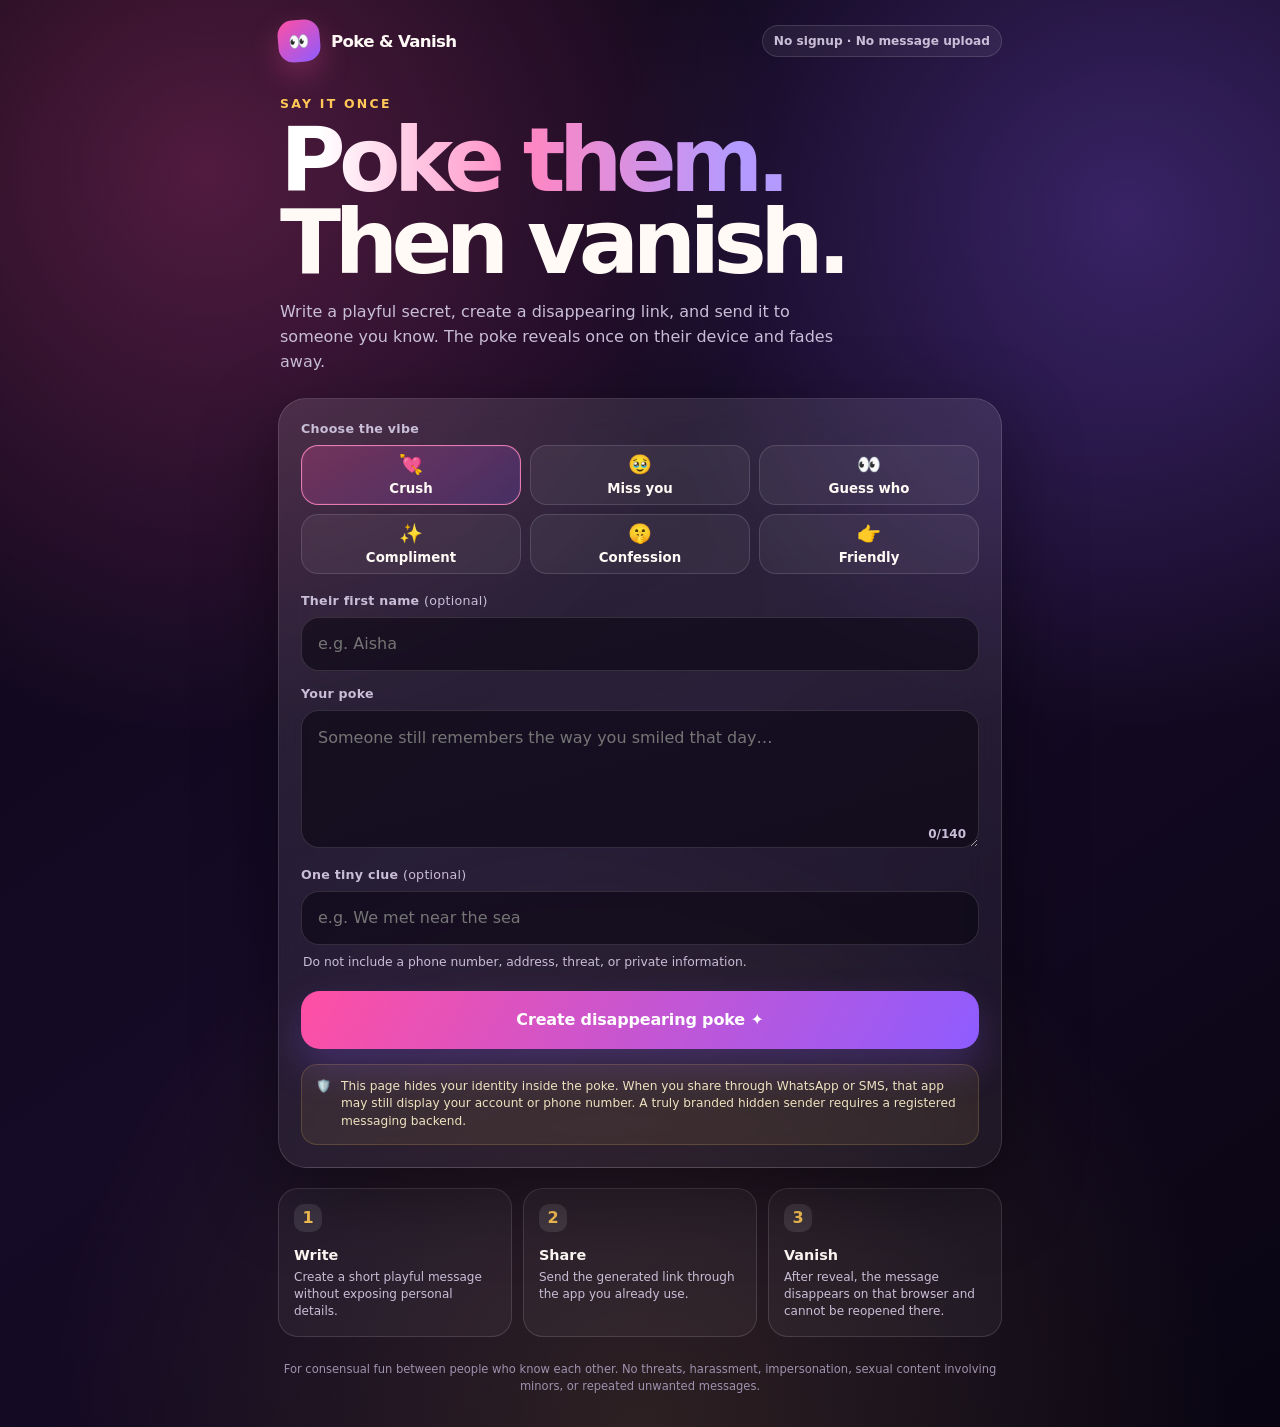
==== poke/index.html @ 733f9ed8 "Add Poke & Vanish mobile web app" ====
<!doctype html>
<html lang="en">
<head>
  <meta charset="utf-8" />
  <meta name="viewport" content="width=device-width, initial-scale=1, viewport-fit=cover" />
  <meta name="theme-color" content="#120b21" />
  <meta name="description" content="Create a playful anonymous poke, share it once, and let it vanish." />
  <title>Poke & Vanish</title>
  <style>
    :root {
      --bg: #0d0718;
      --surface: rgba(255,255,255,.08);
      --surface-strong: rgba(255,255,255,.13);
      --line: rgba(255,255,255,.13);
      --text: #fffaf5;
      --muted: #c9bed7;
      --pink: #ff4fa3;
      --violet: #8e5cff;
      --gold: #ffc857;
      --danger: #ff6b78;
      --success: #61e6ae;
      --shadow: 0 26px 80px rgba(0,0,0,.42);
      --radius: 28px;
    }

    * { box-sizing: border-box; }
    html { min-height: 100%; background: var(--bg); }
    body {
      margin: 0;
      min-height: 100vh;
      min-height: 100dvh;
      color: var(--text);
      font-family: Inter, ui-sans-serif, system-ui, -apple-system, BlinkMacSystemFont, "Segoe UI", sans-serif;
      background:
        radial-gradient(circle at 16% 12%, rgba(255,79,163,.28), transparent 34%),
        radial-gradient(circle at 88% 15%, rgba(142,92,255,.30), transparent 31%),
        radial-gradient(circle at 50% 100%, rgba(255,200,87,.13), transparent 38%),
        linear-gradient(145deg, #0b0613, #160b27 52%, #090512);
      overflow-x: hidden;
    }

    body::before {
      content: "";
      position: fixed;
      inset: 0;
      pointer-events: none;
      opacity: .32;
      background-image: url("data:image/svg+xml,%3Csvg xmlns='http://www.w3.org/2000/svg' width='120' height='120' viewBox='0 0 120 120'%3E%3Cfilter id='n'%3E%3CfeTurbulence type='fractalNoise' baseFrequency='.85' numOctaves='3' stitchTiles='stitch'/%3E%3C/filter%3E%3Crect width='100%25' height='100%25' filter='url(%23n)' opacity='.10'/%3E%3C/svg%3E");
      z-index: -1;
    }

    button, input, textarea { font: inherit; }
    button { -webkit-tap-highlight-color: transparent; }

    .shell {
      width: min(100%, 760px);
      margin: 0 auto;
      padding: max(20px, env(safe-area-inset-top)) 18px max(28px, env(safe-area-inset-bottom));
    }

    .topbar {
      display: flex;
      align-items: center;
      justify-content: space-between;
      gap: 16px;
      margin-bottom: 22px;
    }

    .brand {
      display: inline-flex;
      align-items: center;
      gap: 11px;
      font-weight: 900;
      letter-spacing: -.04em;
      font-size: 1.04rem;
    }

    .brand-mark {
      width: 42px;
      height: 42px;
      display: grid;
      place-items: center;
      border-radius: 15px;
      background: linear-gradient(145deg, var(--pink), var(--violet));
      box-shadow: 0 12px 30px rgba(255,79,163,.28);
      transform: rotate(-5deg);
    }

    .tiny-pill {
      padding: 8px 11px;
      border: 1px solid var(--line);
      border-radius: 999px;
      background: rgba(255,255,255,.06);
      color: var(--muted);
      font-size: .76rem;
      font-weight: 700;
    }

    .hero { padding: 12px 2px 23px; }
    .eyebrow {
      margin: 0 0 9px;
      color: var(--gold);
      font-size: .78rem;
      font-weight: 900;
      text-transform: uppercase;
      letter-spacing: .18em;
    }

    h1 {
      margin: 0;
      max-width: 650px;
      font-size: clamp(2.45rem, 11vw, 5.6rem);
      line-height: .91;
      letter-spacing: -.075em;
    }

    .gradient-text {
      background: linear-gradient(90deg, #fff 8%, #ff86c2 49%, #b49aff 90%);
      -webkit-background-clip: text;
      background-clip: text;
      color: transparent;
    }

    .hero-copy {
      max-width: 570px;
      margin: 17px 0 0;
      color: var(--muted);
      line-height: 1.56;
      font-size: 1rem;
    }

    .card {
      position: relative;
      overflow: hidden;
      border: 1px solid var(--line);
      border-radius: var(--radius);
      background: linear-gradient(165deg, rgba(255,255,255,.115), rgba(255,255,255,.045));
      box-shadow: var(--shadow);
      backdrop-filter: blur(18px);
      -webkit-backdrop-filter: blur(18px);
    }

    .composer { padding: 22px; }
    .section-label {
      display: block;
      margin-bottom: 9px;
      color: var(--muted);
      font-size: .79rem;
      font-weight: 800;
      letter-spacing: .02em;
    }

    .moods {
      display: grid;
      grid-template-columns: repeat(3, 1fr);
      gap: 9px;
      margin-bottom: 19px;
    }

    .mood {
      min-height: 60px;
      border: 1px solid var(--line);
      border-radius: 17px;
      background: rgba(255,255,255,.055);
      color: var(--text);
      cursor: pointer;
      transition: transform .18s ease, border-color .18s ease, background .18s ease;
    }

    .mood:hover { transform: translateY(-2px); }
    .mood.active {
      border-color: rgba(255,134,194,.85);
      background: linear-gradient(145deg, rgba(255,79,163,.24), rgba(142,92,255,.20));
      box-shadow: inset 0 0 0 1px rgba(255,255,255,.05);
    }

    .mood span { display: block; font-size: 1.2rem; margin-bottom: 2px; }
    .mood small { font-weight: 800; }

    .field { margin-top: 15px; }
    .input-wrap { position: relative; }
    input, textarea {
      width: 100%;
      border: 1px solid var(--line);
      border-radius: 18px;
      outline: none;
      color: var(--text);
      background: rgba(7,3,14,.52);
      transition: border-color .18s ease, box-shadow .18s ease;
    }

    input { height: 54px; padding: 0 16px; }
    textarea {
      min-height: 138px;
      resize: vertical;
      padding: 15px 16px 38px;
      line-height: 1.5;
    }

    input:focus, textarea:focus {
      border-color: rgba(255,79,163,.72);
      box-shadow: 0 0 0 4px rgba(255,79,163,.10);
    }

    .counter {
      position: absolute;
      right: 13px;
      bottom: 11px;
      color: var(--muted);
      font-size: .75rem;
      font-weight: 800;
    }

    .helper {
      margin: 9px 2px 0;
      color: var(--muted);
      font-size: .77rem;
      line-height: 1.45;
    }

    .primary {
      width: 100%;
      min-height: 58px;
      margin-top: 19px;
      border: 0;
      border-radius: 19px;
      color: white;
      background: linear-gradient(120deg, var(--pink), var(--violet));
      box-shadow: 0 18px 38px rgba(142,92,255,.25);
      cursor: pointer;
      font-weight: 900;
      letter-spacing: -.01em;
      transition: transform .18s ease, filter .18s ease;
    }

    .primary:hover { transform: translateY(-2px); filter: brightness(1.06); }
    .primary:active { transform: scale(.985); }

    .notice {
      display: flex;
      gap: 10px;
      align-items: flex-start;
      margin-top: 15px;
      padding: 13px 14px;
      border-radius: 16px;
      background: rgba(255,200,87,.08);
      border: 1px solid rgba(255,200,87,.18);
      color: #eee2bf;
      font-size: .76rem;
      line-height: 1.45;
    }

    .result { display: none; margin-top: 18px; padding: 22px; }
    .result.show { display: block; animation: rise .35s ease both; }

    @keyframes rise {
      from { opacity: 0; transform: translateY(12px); }
      to { opacity: 1; transform: translateY(0); }
    }

    .result h2 { margin: 0 0 7px; font-size: 1.45rem; letter-spacing: -.04em; }
    .result p { margin: 0; color: var(--muted); line-height: 1.5; }

    .linkbox {
      display: flex;
      align-items: center;
      gap: 9px;
      margin: 16px 0 12px;
      padding: 9px 9px 9px 14px;
      border-radius: 16px;
      border: 1px solid var(--line);
      background: rgba(5,2,10,.46);
    }

    .linkbox code {
      min-width: 0;
      flex: 1;
      overflow: hidden;
      text-overflow: ellipsis;
      white-space: nowrap;
      color: #eddfff;
      font-size: .76rem;
    }

    .copy-btn, .share-btn, .ghost-btn {
      border: 1px solid var(--line);
      color: var(--text);
      background: var(--surface);
      border-radius: 14px;
      cursor: pointer;
      font-weight: 850;
    }

    .copy-btn { padding: 10px 13px; }
    .share-grid { display: grid; grid-template-columns: 1fr 1fr; gap: 10px; }
    .share-btn { min-height: 51px; }
    .share-btn.whatsapp { background: rgba(55,215,125,.13); border-color: rgba(55,215,125,.28); }
    .share-btn.sms { background: rgba(81,151,255,.14); border-color: rgba(81,151,255,.28); }
    .ghost-btn { width: 100%; min-height: 48px; margin-top: 10px; }

    .how {
      display: grid;
      grid-template-columns: repeat(3, 1fr);
      gap: 11px;
      margin-top: 20px;
    }

    .step {
      padding: 15px;
      min-height: 130px;
      border-radius: 20px;
      border: 1px solid var(--line);
      background: rgba(255,255,255,.045);
    }

    .step b {
      display: grid;
      place-items: center;
      width: 28px;
      height: 28px;
      margin-bottom: 15px;
      border-radius: 10px;
      background: rgba(255,255,255,.11);
      color: var(--gold);
    }

    .step strong { display: block; margin-bottom: 6px; font-size: .9rem; }
    .step p { margin: 0; color: var(--muted); font-size: .75rem; line-height: 1.45; }

    footer {
      padding: 24px 3px 4px;
      color: #9e91ad;
      font-size: .72rem;
      line-height: 1.5;
      text-align: center;
    }

    .viewer-shell {
      display: none;
      min-height: calc(100dvh - 50px);
      align-items: center;
      justify-content: center;
    }
    body.viewer-mode .creator-shell { display: none; }
    body.viewer-mode .viewer-shell { display: flex; }

    .viewer-card {
      width: 100%;
      padding: 29px 22px;
      text-align: center;
    }

    .orb {
      width: 94px;
      height: 94px;
      display: grid;
      place-items: center;
      margin: 0 auto 20px;
      border-radius: 32px;
      font-size: 2.7rem;
      background: linear-gradient(145deg, rgba(255,79,163,.92), rgba(142,92,255,.92));
      box-shadow: 0 20px 70px rgba(255,79,163,.32);
      animation: float 2.4s ease-in-out infinite;
    }

    @keyframes float {
      0%,100% { transform: translateY(0) rotate(-4deg); }
      50% { transform: translateY(-9px) rotate(4deg); }
    }

    .viewer-card h1 { font-size: clamp(2.2rem, 11vw, 4.5rem); line-height: .98; }
    .to-name { margin: 13px 0 0; color: var(--gold); font-weight: 900; }

    .reveal-btn { margin-top: 24px; }
    .secret {
      display: none;
      margin-top: 22px;
      padding: 25px 18px;
      border-radius: 23px;
      border: 1px solid rgba(255,255,255,.16);
      background: rgba(255,255,255,.075);
    }
    .secret.show { display: block; animation: pop .42s cubic-bezier(.2,.8,.2,1) both; }
    @keyframes pop {
      from { opacity: 0; transform: scale(.92); }
      to { opacity: 1; transform: scale(1); }
    }

    .secret-message {
      margin: 0;
      font-size: clamp(1.35rem, 6vw, 2.25rem);
      line-height: 1.3;
      letter-spacing: -.035em;
      overflow-wrap: anywhere;
    }
    .clue { margin: 17px 0 0; color: #e0d2ed; font-size: .92rem; }
    .timer {
      width: 100%;
      height: 7px;
      margin: 22px 0 10px;
      overflow: hidden;
      border-radius: 999px;
      background: rgba(255,255,255,.10);
    }
    .timer > div {
      height: 100%;
      width: 100%;
      border-radius: inherit;
      background: linear-gradient(90deg, var(--pink), var(--gold));
      transform-origin: left;
    }
    .countdown { margin: 0; color: var(--muted); font-size: .77rem; }
    .vanished { display: none; }
    .vanished.show { display: block; animation: rise .35s ease both; }
    .vanished h2 { margin: 0 0 8px; font-size: 2rem; }
    .report-row { display: flex; justify-content: center; gap: 8px; margin-top: 20px; }
    .mini {
      border: 1px solid var(--line);
      border-radius: 999px;
      padding: 8px 12px;
      color: var(--muted);
      background: rgba(255,255,255,.04);
      cursor: pointer;
      font-size: .75rem;
    }

    .toast {
      position: fixed;
      left: 50%;
      bottom: max(22px, env(safe-area-inset-bottom));
      z-index: 50;
      transform: translate(-50%, 20px);
      padding: 12px 16px;
      border-radius: 999px;
      color: white;
      background: rgba(17,10,29,.94);
      border: 1px solid var(--line);
      box-shadow: var(--shadow);
      opacity: 0;
      pointer-events: none;
      transition: opacity .2s ease, transform .2s ease;
      font-size: .8rem;
      font-weight: 800;
    }
    .toast.show { opacity: 1; transform: translate(-50%, 0); }

    @media (max-width: 540px) {
      .shell { padding-inline: 14px; }
      .composer, .result { padding: 17px; }
      .moods { grid-template-columns: repeat(2, 1fr); }
      .how { grid-template-columns: 1fr; }
      .step { min-height: auto; }
      .share-grid { grid-template-columns: 1fr; }
      .tiny-pill { display: none; }
    }

    @media (prefers-reduced-motion: reduce) {
      *, *::before, *::after { animation-duration: .01ms !important; animation-iteration-count: 1 !important; scroll-behavior: auto !important; }
    }
  </style>
</head>
<body>
  <main class="shell creator-shell">
    <header class="topbar">
      <div class="brand"><span class="brand-mark">👀</span> Poke & Vanish</div>
      <span class="tiny-pill">No signup · No message upload</span>
    </header>

    <section class="hero">
      <p class="eyebrow">Say it once</p>
      <h1><span class="gradient-text">Poke them.</span><br>Then vanish.</h1>
      <p class="hero-copy">Write a playful secret, create a disappearing link, and send it to someone you know. The poke reveals once on their device and fades away.</p>
    </section>

    <section class="card composer" aria-labelledby="composer-title">
      <span class="section-label" id="composer-title">Choose the vibe</span>
      <div class="moods" id="moods">
        <button class="mood active" type="button" data-mood="crush" data-emoji="💘"><span>💘</span><small>Crush</small></button>
        <button class="mood" type="button" data-mood="miss-you" data-emoji="🥹"><span>🥹</span><small>Miss you</small></button>
        <button class="mood" type="button" data-mood="guess-who" data-emoji="👀"><span>👀</span><small>Guess who</small></button>
        <button class="mood" type="button" data-mood="compliment" data-emoji="✨"><span>✨</span><small>Compliment</small></button>
        <button class="mood" type="button" data-mood="confession" data-emoji="🤫"><span>🤫</span><small>Confession</small></button>
        <button class="mood" type="button" data-mood="friendly" data-emoji="👉"><span>👉</span><small>Friendly</small></button>
      </div>

      <div class="field">
        <label class="section-label" for="recipient">Their first name <span style="font-weight:500">(optional)</span></label>
        <input id="recipient" maxlength="32" autocomplete="off" placeholder="e.g. Aisha" />
      </div>

      <div class="field">
        <label class="section-label" for="message">Your poke</label>
        <div class="input-wrap">
          <textarea id="message" maxlength="140" placeholder="Someone still remembers the way you smiled that day…"></textarea>
          <span class="counter"><span id="count">0</span>/140</span>
        </div>
      </div>

      <div class="field">
        <label class="section-label" for="clue">One tiny clue <span style="font-weight:500">(optional)</span></label>
        <input id="clue" maxlength="45" autocomplete="off" placeholder="e.g. We met near the sea" />
        <p class="helper">Do not include a phone number, address, threat, or private information.</p>
      </div>

      <button class="primary" id="createBtn" type="button">Create disappearing poke ✦</button>

      <div class="notice"><span>🛡️</span><span>This page hides your identity inside the poke. When you share through WhatsApp or SMS, that app may still display your account or phone number. A truly branded hidden sender requires a registered messaging backend.</span></div>
    </section>

    <section class="card result" id="result" aria-live="polite">
      <h2>Your poke is ready 👀</h2>
      <p>Share the link. The secret is encoded in the link fragment and is not uploaded by this demo.</p>
      <div class="linkbox"><code id="pokeLink"></code><button class="copy-btn" id="copyBtn" type="button">Copy</button></div>
      <div class="share-grid">
        <button class="share-btn whatsapp" id="whatsappBtn" type="button">Share on WhatsApp</button>
        <button class="share-btn sms" id="smsBtn" type="button">Send by SMS</button>
      </div>
      <button class="ghost-btn" id="nativeShareBtn" type="button">More sharing options</button>
    </section>

    <section class="how" aria-label="How it works">
      <article class="step"><b>1</b><strong>Write</strong><p>Create a short playful message without exposing personal details.</p></article>
      <article class="step"><b>2</b><strong>Share</strong><p>Send the generated link through the app you already use.</p></article>
      <article class="step"><b>3</b><strong>Vanish</strong><p>After reveal, the message disappears on that browser and cannot be reopened there.</p></article>
    </section>

    <footer>For consensual fun between people who know each other. No threats, harassment, impersonation, sexual content involving minors, or repeated unwanted messages.</footer>
  </main>

  <main class="shell viewer-shell">
    <section class="card viewer-card">
      <div id="viewerIntro">
        <div class="orb" id="viewerEmoji">👀</div>
        <p class="eyebrow">A secret poke arrived</p>
        <h1 id="viewerTitle"><span class="gradient-text">Someone noticed you.</span></h1>
        <p class="to-name" id="viewerName"></p>
        <p class="hero-copy" style="margin-inline:auto">Open it when you are ready. It will disappear shortly after reveal.</p>
        <button class="primary reveal-btn" id="revealBtn" type="button">Reveal once</button>
      </div>

      <div class="secret" id="secretBox">
        <p class="secret-message" id="secretMessage"></p>
        <p class="clue" id="secretClue"></p>
        <div class="timer"><div id="timerBar"></div></div>
        <p class="countdown">Vanishing in <strong id="seconds">15</strong> seconds</p>
      </div>

      <div class="vanished" id="vanishedBox">
        <div class="orb" style="filter:grayscale(.2)">💨</div>
        <h2>It vanished.</h2>
        <p class="hero-copy" style="margin-inline:auto">The poke is no longer available on this device.</p>
        <button class="primary" id="makeOwnBtn" type="button">Send your own poke</button>
      </div>

      <div class="report-row" id="reportRow">
        <button class="mini" id="reportBtn" type="button">Report</button>
        <button class="mini" id="leaveBtn" type="button">Leave</button>
      </div>
    </section>
  </main>

  <div class="toast" id="toast" role="status"></div>

  <script>
    (() => {
      'use strict';

      const $ = (id) => document.getElementById(id);
      const moods = [...document.querySelectorAll('.mood')];
      const recipient = $('recipient');
      const message = $('message');
      const clue = $('clue');
      const count = $('count');
      const result = $('result');
      const pokeLink = $('pokeLink');
      const toast = $('toast');
      let selectedMood = 'crush';
      let selectedEmoji = '💘';
      let generatedLink = '';
      let vanishTimer = null;

      const riskyPatterns = [
        /\b(kill|murder|rape|attack|bomb|suicide|die|hurt you)\b/i,
        /\b(address|home location|credit card|password|otp)\b/i
      ];

      const showToast = (text) => {
        toast.textContent = text;
        toast.classList.add('show');
        window.clearTimeout(showToast.timer);
        showToast.timer = window.setTimeout(() => toast.classList.remove('show'), 2200);
      };

      const encodePayload = (data) => {
        const bytes = new TextEncoder().encode(JSON.stringify(data));
        let binary = '';
        bytes.forEach((byte) => { binary += String.fromCharCode(byte); });
        return btoa(binary).replace(/\+/g, '-').replace(/\//g, '_').replace(/=+$/g, '');
      };

      const decodePayload = (encoded) => {
        const normalized = encoded.replace(/-/g, '+').replace(/_/g, '/');
        const padding = '='.repeat((4 - normalized.length % 4) % 4);
        const binary = atob(normalized + padding);
        const bytes = Uint8Array.from(binary, (char) => char.charCodeAt(0));
        return JSON.parse(new TextDecoder().decode(bytes));
      };

      const fingerprint = (value) => {
        let hash = 2166136261;
        for (let i = 0; i < value.length; i += 1) {
          hash ^= value.charCodeAt(i);
          hash = Math.imul(hash, 16777619);
        }
        return (hash >>> 0).toString(36);
      };

      const containsRiskyText = (value) => riskyPatterns.some((pattern) => pattern.test(value));

      moods.forEach((button) => {
        button.addEventListener('click', () => {
          moods.forEach((item) => item.classList.remove('active'));
          button.classList.add('active');
          selectedMood = button.dataset.mood;
          selectedEmoji = button.dataset.emoji;
        });
      });

      message.addEventListener('input', () => { count.textContent = String(message.value.length); });

      $('createBtn').addEventListener('click', () => {
        const cleanMessage = message.value.trim();
        const cleanRecipient = recipient.value.trim();
        const cleanClue = clue.value.trim();

        if (cleanMessage.length < 3) {
          showToast('Write a message first');
          message.focus();
          return;
        }

        if (containsRiskyText(`${cleanMessage} ${cleanClue}`)) {
          showToast('Please keep the poke safe and playful');
          return;
        }

        const payload = {
          v: 1,
          m: cleanMessage,
          n: cleanRecipient.slice(0, 32),
          c: cleanClue.slice(0, 45),
          mood: selectedMood,
          e: selectedEmoji,
          t: Date.now()
        };

        const token = encodePayload(payload);
        generatedLink = `${location.origin}${location.pathname}?open=1#${token}`;
        pokeLink.textContent = generatedLink;
        result.classList.add('show');
        result.scrollIntoView({ behavior: 'smooth', block: 'nearest' });
      });

      $('copyBtn').addEventListener('click', async () => {
        if (!generatedLink) return;
        try {
          await navigator.clipboard.writeText(generatedLink);
          showToast('Poke link copied');
        } catch (_) {
          window.prompt('Copy this link:', generatedLink);
        }
      });

      const shareText = () => `👀 Someone sent you a disappearing poke. Open it once: ${generatedLink}`;

      $('whatsappBtn').addEventListener('click', () => {
        if (!generatedLink) return;
        location.href = `https://wa.me/?text=${encodeURIComponent(shareText())}`;
      });

      $('smsBtn').addEventListener('click', () => {
        if (!generatedLink) return;
        const separator = /iPhone|iPad|iPod/i.test(navigator.userAgent) ? '&' : '?';
        location.href = `sms:${separator}body=${encodeURIComponent(shareText())}`;
      });

      $('nativeShareBtn').addEventListener('click', async () => {
        if (!generatedLink) return;
        if (navigator.share) {
          try {
            await navigator.share({ title: 'A secret poke', text: 'Someone sent you a disappearing poke 👀', url: generatedLink });
          } catch (_) { /* cancelled */ }
        } else {
          $('copyBtn').click();
        }
      });

      const clearViewerData = () => {
        $('secretMessage').textContent = '';
        $('secretClue').textContent = '';
        try { history.replaceState(null, '', location.pathname); } catch (_) { /* no-op */ }
      };

      const showVanished = (tokenId) => {
        window.clearInterval(vanishTimer);
        try { localStorage.setItem(`poke-opened-${tokenId}`, '1'); } catch (_) { /* storage unavailable */ }
        $('viewerIntro').style.display = 'none';
        $('secretBox').classList.remove('show');
        $('reportRow').style.display = 'none';
        $('vanishedBox').classList.add('show');
        clearViewerData();
      };

      const initViewer = () => {
        const params = new URLSearchParams(location.search);
        if (params.get('open') !== '1' || !location.hash.slice(1)) return;

        document.body.classList.add('viewer-mode');
        const token = location.hash.slice(1);
        const tokenId = fingerprint(token);

        let payload;
        try {
          payload = decodePayload(token);
          if (!payload || payload.v !== 1 || typeof payload.m !== 'string') throw new Error('Invalid payload');
        } catch (_) {
          $('viewerIntro').innerHTML = '<div class="orb">🫥</div><h1>Invalid poke</h1><p class="hero-copy" style="margin-inline:auto">This link is incomplete or damaged.</p><button class="primary" onclick="location.href=location.pathname">Create a new poke</button>';
          $('reportRow').style.display = 'none';
          return;
        }

        let alreadyOpened = false;
        try { alreadyOpened = localStorage.getItem(`poke-opened-${tokenId}`) === '1'; } catch (_) { /* no-op */ }
        if (alreadyOpened) {
          showVanished(tokenId);
          return;
        }

        $('viewerEmoji').textContent = payload.e || '👀';
        $('viewerName').textContent = payload.n ? `For ${payload.n}` : '';
        $('secretMessage').textContent = `“${payload.m.slice(0, 140)}”`;
        $('secretClue').textContent = payload.c ? `Tiny clue: ${payload.c.slice(0, 45)}` : '';

        $('revealBtn').addEventListener('click', () => {
          $('viewerIntro').style.display = 'none';
          $('secretBox').classList.add('show');
          let secondsLeft = 15;
          $('seconds').textContent = String(secondsLeft);
          $('timerBar').style.transition = 'transform 15s linear';
          requestAnimationFrame(() => { $('timerBar').style.transform = 'scaleX(0)'; });

          vanishTimer = window.setInterval(() => {
            secondsLeft -= 1;
            $('seconds').textContent = String(Math.max(0, secondsLeft));
            if (secondsLeft <= 0) showVanished(tokenId);
          }, 1000);
        }, { once: true });

        $('reportBtn').addEventListener('click', () => {
          showToast('Reported on this device');
          showVanished(tokenId);
        });

        $('leaveBtn').addEventListener('click', () => showVanished(tokenId));
        $('makeOwnBtn').addEventListener('click', () => { location.href = location.pathname; });
      };

      initViewer();
    })();
  </script>
</body>
</html>
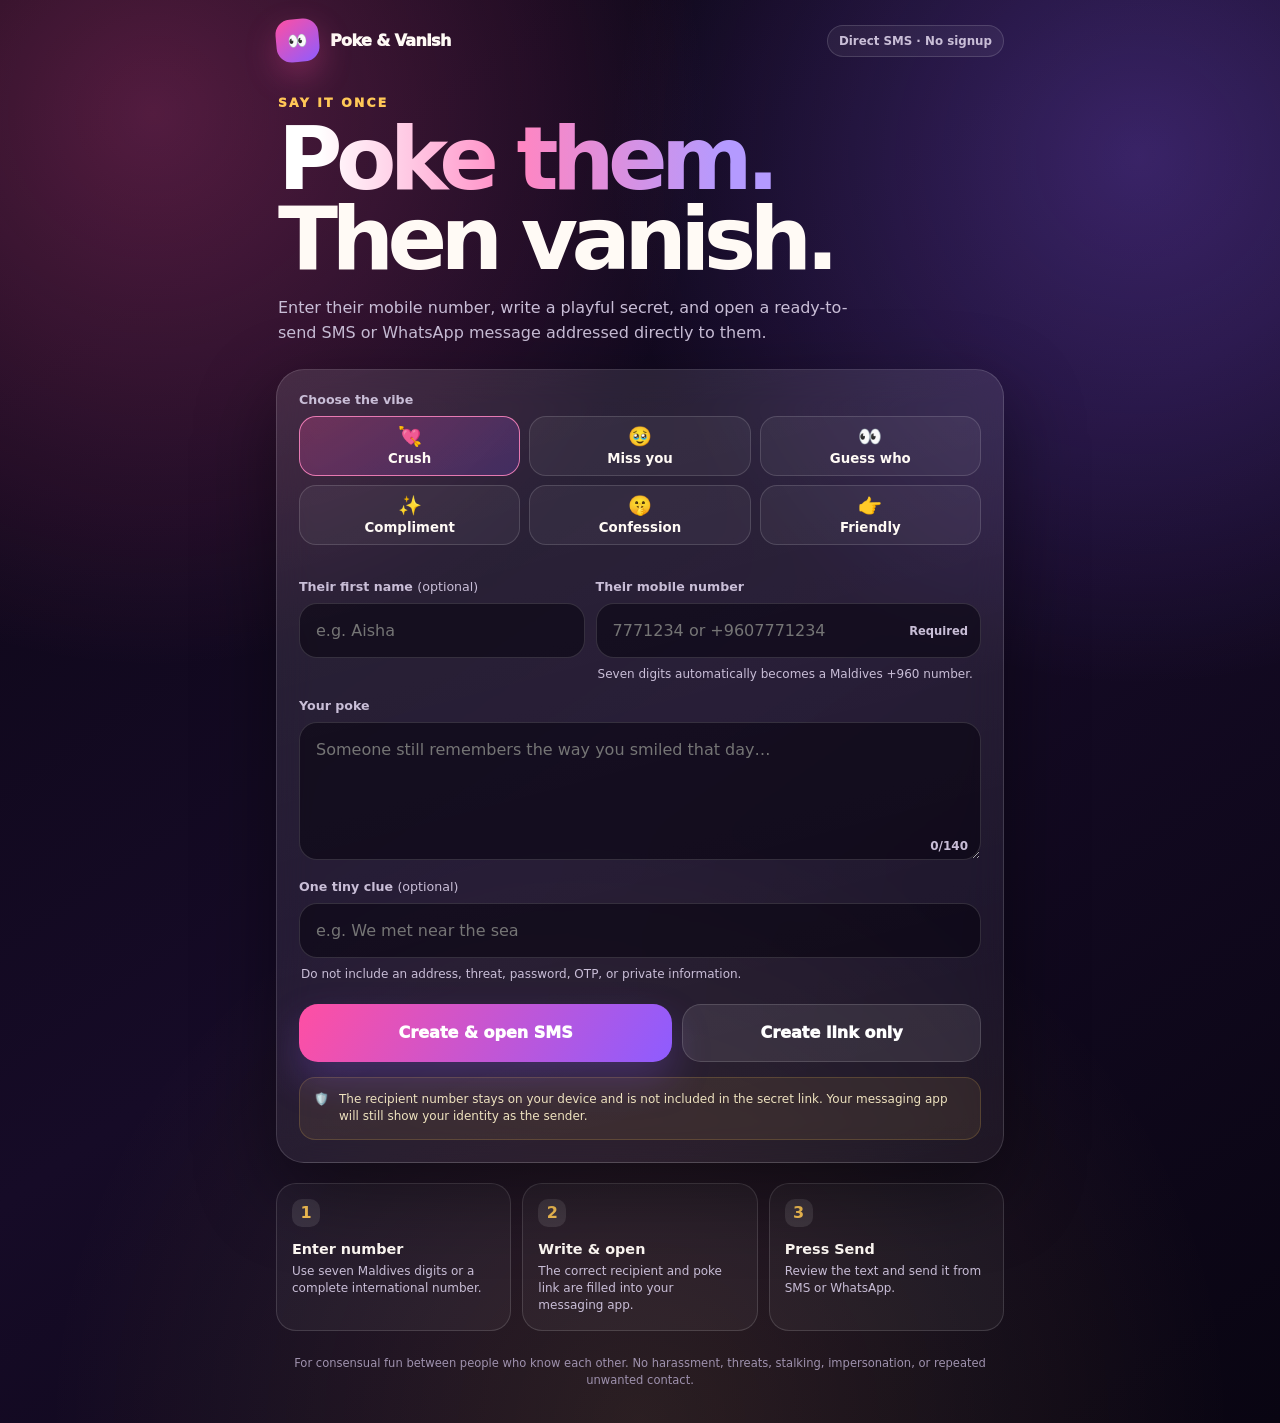
==== commit c632ece5: "Fix direct SMS recipient flow" ====
--- a/poke/index.html
+++ b/poke/index.html
@@ -1,772 +1,48 @@
 <!doctype html>
 <html lang="en">
 <head>
-  <meta charset="utf-8" />
-  <meta name="viewport" content="width=device-width, initial-scale=1, viewport-fit=cover" />
-  <meta name="theme-color" content="#120b21" />
-  <meta name="description" content="Create a playful anonymous poke, share it once, and let it vanish." />
-  <title>Poke & Vanish</title>
-  <style>
-    :root {
-      --bg: #0d0718;
-      --surface: rgba(255,255,255,.08);
-      --surface-strong: rgba(255,255,255,.13);
-      --line: rgba(255,255,255,.13);
-      --text: #fffaf5;
-      --muted: #c9bed7;
-      --pink: #ff4fa3;
-      --violet: #8e5cff;
-      --gold: #ffc857;
-      --danger: #ff6b78;
-      --success: #61e6ae;
-      --shadow: 0 26px 80px rgba(0,0,0,.42);
-      --radius: 28px;
-    }
-
-    * { box-sizing: border-box; }
-    html { min-height: 100%; background: var(--bg); }
-    body {
-      margin: 0;
-      min-height: 100vh;
-      min-height: 100dvh;
-      color: var(--text);
-      font-family: Inter, ui-sans-serif, system-ui, -apple-system, BlinkMacSystemFont, "Segoe UI", sans-serif;
-      background:
-        radial-gradient(circle at 16% 12%, rgba(255,79,163,.28), transparent 34%),
-        radial-gradient(circle at 88% 15%, rgba(142,92,255,.30), transparent 31%),
-        radial-gradient(circle at 50% 100%, rgba(255,200,87,.13), transparent 38%),
-        linear-gradient(145deg, #0b0613, #160b27 52%, #090512);
-      overflow-x: hidden;
-    }
-
-    body::before {
-      content: "";
-      position: fixed;
-      inset: 0;
-      pointer-events: none;
-      opacity: .32;
-      background-image: url("data:image/svg+xml,%3Csvg xmlns='http://www.w3.org/2000/svg' width='120' height='120' viewBox='0 0 120 120'%3E%3Cfilter id='n'%3E%3CfeTurbulence type='fractalNoise' baseFrequency='.85' numOctaves='3' stitchTiles='stitch'/%3E%3C/filter%3E%3Crect width='100%25' height='100%25' filter='url(%23n)' opacity='.10'/%3E%3C/svg%3E");
-      z-index: -1;
-    }
-
-    button, input, textarea { font: inherit; }
-    button { -webkit-tap-highlight-color: transparent; }
-
-    .shell {
-      width: min(100%, 760px);
-      margin: 0 auto;
-      padding: max(20px, env(safe-area-inset-top)) 18px max(28px, env(safe-area-inset-bottom));
-    }
-
-    .topbar {
-      display: flex;
-      align-items: center;
-      justify-content: space-between;
-      gap: 16px;
-      margin-bottom: 22px;
-    }
-
-    .brand {
-      display: inline-flex;
-      align-items: center;
-      gap: 11px;
-      font-weight: 900;
-      letter-spacing: -.04em;
-      font-size: 1.04rem;
-    }
-
-    .brand-mark {
-      width: 42px;
-      height: 42px;
-      display: grid;
-      place-items: center;
-      border-radius: 15px;
-      background: linear-gradient(145deg, var(--pink), var(--violet));
-      box-shadow: 0 12px 30px rgba(255,79,163,.28);
-      transform: rotate(-5deg);
-    }
-
-    .tiny-pill {
-      padding: 8px 11px;
-      border: 1px solid var(--line);
-      border-radius: 999px;
-      background: rgba(255,255,255,.06);
-      color: var(--muted);
-      font-size: .76rem;
-      font-weight: 700;
-    }
-
-    .hero { padding: 12px 2px 23px; }
-    .eyebrow {
-      margin: 0 0 9px;
-      color: var(--gold);
-      font-size: .78rem;
-      font-weight: 900;
-      text-transform: uppercase;
-      letter-spacing: .18em;
-    }
-
-    h1 {
-      margin: 0;
-      max-width: 650px;
-      font-size: clamp(2.45rem, 11vw, 5.6rem);
-      line-height: .91;
-      letter-spacing: -.075em;
-    }
-
-    .gradient-text {
-      background: linear-gradient(90deg, #fff 8%, #ff86c2 49%, #b49aff 90%);
-      -webkit-background-clip: text;
-      background-clip: text;
-      color: transparent;
-    }
-
-    .hero-copy {
-      max-width: 570px;
-      margin: 17px 0 0;
-      color: var(--muted);
-      line-height: 1.56;
-      font-size: 1rem;
-    }
-
-    .card {
-      position: relative;
-      overflow: hidden;
-      border: 1px solid var(--line);
-      border-radius: var(--radius);
-      background: linear-gradient(165deg, rgba(255,255,255,.115), rgba(255,255,255,.045));
-      box-shadow: var(--shadow);
-      backdrop-filter: blur(18px);
-      -webkit-backdrop-filter: blur(18px);
-    }
-
-    .composer { padding: 22px; }
-    .section-label {
-      display: block;
-      margin-bottom: 9px;
-      color: var(--muted);
-      font-size: .79rem;
-      font-weight: 800;
-      letter-spacing: .02em;
-    }
-
-    .moods {
-      display: grid;
-      grid-template-columns: repeat(3, 1fr);
-      gap: 9px;
-      margin-bottom: 19px;
-    }
-
-    .mood {
-      min-height: 60px;
-      border: 1px solid var(--line);
-      border-radius: 17px;
-      background: rgba(255,255,255,.055);
-      color: var(--text);
-      cursor: pointer;
-      transition: transform .18s ease, border-color .18s ease, background .18s ease;
-    }
-
-    .mood:hover { transform: translateY(-2px); }
-    .mood.active {
-      border-color: rgba(255,134,194,.85);
-      background: linear-gradient(145deg, rgba(255,79,163,.24), rgba(142,92,255,.20));
-      box-shadow: inset 0 0 0 1px rgba(255,255,255,.05);
-    }
-
-    .mood span { display: block; font-size: 1.2rem; margin-bottom: 2px; }
-    .mood small { font-weight: 800; }
-
-    .field { margin-top: 15px; }
-    .input-wrap { position: relative; }
-    input, textarea {
-      width: 100%;
-      border: 1px solid var(--line);
-      border-radius: 18px;
-      outline: none;
-      color: var(--text);
-      background: rgba(7,3,14,.52);
-      transition: border-color .18s ease, box-shadow .18s ease;
-    }
-
-    input { height: 54px; padding: 0 16px; }
-    textarea {
-      min-height: 138px;
-      resize: vertical;
-      padding: 15px 16px 38px;
-      line-height: 1.5;
-    }
-
-    input:focus, textarea:focus {
-      border-color: rgba(255,79,163,.72);
-      box-shadow: 0 0 0 4px rgba(255,79,163,.10);
-    }
-
-    .counter {
-      position: absolute;
-      right: 13px;
-      bottom: 11px;
-      color: var(--muted);
-      font-size: .75rem;
-      font-weight: 800;
-    }
-
-    .helper {
-      margin: 9px 2px 0;
-      color: var(--muted);
-      font-size: .77rem;
-      line-height: 1.45;
-    }
-
-    .primary {
-      width: 100%;
-      min-height: 58px;
-      margin-top: 19px;
-      border: 0;
-      border-radius: 19px;
-      color: white;
-      background: linear-gradient(120deg, var(--pink), var(--violet));
-      box-shadow: 0 18px 38px rgba(142,92,255,.25);
-      cursor: pointer;
-      font-weight: 900;
-      letter-spacing: -.01em;
-      transition: transform .18s ease, filter .18s ease;
-    }
-
-    .primary:hover { transform: translateY(-2px); filter: brightness(1.06); }
-    .primary:active { transform: scale(.985); }
-
-    .notice {
-      display: flex;
-      gap: 10px;
-      align-items: flex-start;
-      margin-top: 15px;
-      padding: 13px 14px;
-      border-radius: 16px;
-      background: rgba(255,200,87,.08);
-      border: 1px solid rgba(255,200,87,.18);
-      color: #eee2bf;
-      font-size: .76rem;
-      line-height: 1.45;
-    }
-
-    .result { display: none; margin-top: 18px; padding: 22px; }
-    .result.show { display: block; animation: rise .35s ease both; }
-
-    @keyframes rise {
-      from { opacity: 0; transform: translateY(12px); }
-      to { opacity: 1; transform: translateY(0); }
-    }
-
-    .result h2 { margin: 0 0 7px; font-size: 1.45rem; letter-spacing: -.04em; }
-    .result p { margin: 0; color: var(--muted); line-height: 1.5; }
-
-    .linkbox {
-      display: flex;
-      align-items: center;
-      gap: 9px;
-      margin: 16px 0 12px;
-      padding: 9px 9px 9px 14px;
-      border-radius: 16px;
-      border: 1px solid var(--line);
-      background: rgba(5,2,10,.46);
-    }
-
-    .linkbox code {
-      min-width: 0;
-      flex: 1;
-      overflow: hidden;
-      text-overflow: ellipsis;
-      white-space: nowrap;
-      color: #eddfff;
-      font-size: .76rem;
-    }
-
-    .copy-btn, .share-btn, .ghost-btn {
-      border: 1px solid var(--line);
-      color: var(--text);
-      background: var(--surface);
-      border-radius: 14px;
-      cursor: pointer;
-      font-weight: 850;
-    }
-
-    .copy-btn { padding: 10px 13px; }
-    .share-grid { display: grid; grid-template-columns: 1fr 1fr; gap: 10px; }
-    .share-btn { min-height: 51px; }
-    .share-btn.whatsapp { background: rgba(55,215,125,.13); border-color: rgba(55,215,125,.28); }
-    .share-btn.sms { background: rgba(81,151,255,.14); border-color: rgba(81,151,255,.28); }
-    .ghost-btn { width: 100%; min-height: 48px; margin-top: 10px; }
-
-    .how {
-      display: grid;
-      grid-template-columns: repeat(3, 1fr);
-      gap: 11px;
-      margin-top: 20px;
-    }
-
-    .step {
-      padding: 15px;
-      min-height: 130px;
-      border-radius: 20px;
-      border: 1px solid var(--line);
-      background: rgba(255,255,255,.045);
-    }
-
-    .step b {
-      display: grid;
-      place-items: center;
-      width: 28px;
-      height: 28px;
-      margin-bottom: 15px;
-      border-radius: 10px;
-      background: rgba(255,255,255,.11);
-      color: var(--gold);
-    }
-
-    .step strong { display: block; margin-bottom: 6px; font-size: .9rem; }
-    .step p { margin: 0; color: var(--muted); font-size: .75rem; line-height: 1.45; }
-
-    footer {
-      padding: 24px 3px 4px;
-      color: #9e91ad;
-      font-size: .72rem;
-      line-height: 1.5;
-      text-align: center;
-    }
-
-    .viewer-shell {
-      display: none;
-      min-height: calc(100dvh - 50px);
-      align-items: center;
-      justify-content: center;
-    }
-    body.viewer-mode .creator-shell { display: none; }
-    body.viewer-mode .viewer-shell { display: flex; }
-
-    .viewer-card {
-      width: 100%;
-      padding: 29px 22px;
-      text-align: center;
-    }
-
-    .orb {
-      width: 94px;
-      height: 94px;
-      display: grid;
-      place-items: center;
-      margin: 0 auto 20px;
-      border-radius: 32px;
-      font-size: 2.7rem;
-      background: linear-gradient(145deg, rgba(255,79,163,.92), rgba(142,92,255,.92));
-      box-shadow: 0 20px 70px rgba(255,79,163,.32);
-      animation: float 2.4s ease-in-out infinite;
-    }
-
-    @keyframes float {
-      0%,100% { transform: translateY(0) rotate(-4deg); }
-      50% { transform: translateY(-9px) rotate(4deg); }
-    }
-
-    .viewer-card h1 { font-size: clamp(2.2rem, 11vw, 4.5rem); line-height: .98; }
-    .to-name { margin: 13px 0 0; color: var(--gold); font-weight: 900; }
-
-    .reveal-btn { margin-top: 24px; }
-    .secret {
-      display: none;
-      margin-top: 22px;
-      padding: 25px 18px;
-      border-radius: 23px;
-      border: 1px solid rgba(255,255,255,.16);
-      background: rgba(255,255,255,.075);
-    }
-    .secret.show { display: block; animation: pop .42s cubic-bezier(.2,.8,.2,1) both; }
-    @keyframes pop {
-      from { opacity: 0; transform: scale(.92); }
-      to { opacity: 1; transform: scale(1); }
-    }
-
-    .secret-message {
-      margin: 0;
-      font-size: clamp(1.35rem, 6vw, 2.25rem);
-      line-height: 1.3;
-      letter-spacing: -.035em;
-      overflow-wrap: anywhere;
-    }
-    .clue { margin: 17px 0 0; color: #e0d2ed; font-size: .92rem; }
-    .timer {
-      width: 100%;
-      height: 7px;
-      margin: 22px 0 10px;
-      overflow: hidden;
-      border-radius: 999px;
-      background: rgba(255,255,255,.10);
-    }
-    .timer > div {
-      height: 100%;
-      width: 100%;
-      border-radius: inherit;
-      background: linear-gradient(90deg, var(--pink), var(--gold));
-      transform-origin: left;
-    }
-    .countdown { margin: 0; color: var(--muted); font-size: .77rem; }
-    .vanished { display: none; }
-    .vanished.show { display: block; animation: rise .35s ease both; }
-    .vanished h2 { margin: 0 0 8px; font-size: 2rem; }
-    .report-row { display: flex; justify-content: center; gap: 8px; margin-top: 20px; }
-    .mini {
-      border: 1px solid var(--line);
-      border-radius: 999px;
-      padding: 8px 12px;
-      color: var(--muted);
-      background: rgba(255,255,255,.04);
-      cursor: pointer;
-      font-size: .75rem;
-    }
-
-    .toast {
-      position: fixed;
-      left: 50%;
-      bottom: max(22px, env(safe-area-inset-bottom));
-      z-index: 50;
-      transform: translate(-50%, 20px);
-      padding: 12px 16px;
-      border-radius: 999px;
-      color: white;
-      background: rgba(17,10,29,.94);
-      border: 1px solid var(--line);
-      box-shadow: var(--shadow);
-      opacity: 0;
-      pointer-events: none;
-      transition: opacity .2s ease, transform .2s ease;
-      font-size: .8rem;
-      font-weight: 800;
-    }
-    .toast.show { opacity: 1; transform: translate(-50%, 0); }
-
-    @media (max-width: 540px) {
-      .shell { padding-inline: 14px; }
-      .composer, .result { padding: 17px; }
-      .moods { grid-template-columns: repeat(2, 1fr); }
-      .how { grid-template-columns: 1fr; }
-      .step { min-height: auto; }
-      .share-grid { grid-template-columns: 1fr; }
-      .tiny-pill { display: none; }
-    }
-
-    @media (prefers-reduced-motion: reduce) {
-      *, *::before, *::after { animation-duration: .01ms !important; animation-iteration-count: 1 !important; scroll-behavior: auto !important; }
-    }
-  </style>
+<meta charset="utf-8">
+<meta name="viewport" content="width=device-width,initial-scale=1,viewport-fit=cover">
+<meta name="theme-color" content="#10071c">
+<title>Poke & Vanish</title>
+<style>
+:root{--bg:#0d0718;--panel:rgba(255,255,255,.075);--line:rgba(255,255,255,.14);--text:#fffaf5;--muted:#c9bed7;--pink:#ff4fa3;--violet:#8e5cff;--gold:#ffc857;--green:#39d98a;--blue:#5a9cff;--shadow:0 28px 80px rgba(0,0,0,.44)}
+*{box-sizing:border-box}html{background:var(--bg)}body{margin:0;min-height:100vh;min-height:100dvh;color:var(--text);font-family:Inter,system-ui,-apple-system,"Segoe UI",sans-serif;background:radial-gradient(circle at 12% 8%,rgba(255,79,163,.29),transparent 32%),radial-gradient(circle at 89% 11%,rgba(142,92,255,.31),transparent 31%),radial-gradient(circle at 50% 100%,rgba(255,200,87,.12),transparent 38%),linear-gradient(145deg,#0b0613,#160b27 52%,#090512);overflow-x:hidden}button,input,textarea{font:inherit}.shell{width:min(100%,760px);margin:auto;padding:max(19px,env(safe-area-inset-top)) 16px max(30px,env(safe-area-inset-bottom))}.top{display:flex;align-items:center;justify-content:space-between;margin-bottom:24px}.brand{display:flex;align-items:center;gap:11px;font-weight:950;letter-spacing:-.04em}.logo{display:grid;place-items:center;width:43px;height:43px;border-radius:15px;background:linear-gradient(145deg,var(--pink),var(--violet));box-shadow:0 13px 32px rgba(255,79,163,.3);transform:rotate(-5deg)}.pill{padding:8px 11px;border:1px solid var(--line);border-radius:999px;background:rgba(255,255,255,.055);color:var(--muted);font-size:.74rem;font-weight:800}.hero{padding:10px 2px 23px}.eyebrow{margin:0 0 9px;color:var(--gold);font-size:.77rem;font-weight:950;text-transform:uppercase;letter-spacing:.18em}h1{margin:0;font-size:clamp(2.45rem,11vw,5.5rem);line-height:.91;letter-spacing:-.075em}.gradient{background:linear-gradient(90deg,#fff 8%,#ff86c2 49%,#b49aff 90%);background-clip:text;-webkit-background-clip:text;color:transparent}.lead{max-width:585px;margin:17px 0 0;color:var(--muted);line-height:1.56}.card{border:1px solid var(--line);border-radius:28px;background:linear-gradient(165deg,rgba(255,255,255,.11),rgba(255,255,255,.043));box-shadow:var(--shadow);backdrop-filter:blur(18px);-webkit-backdrop-filter:blur(18px);overflow:hidden}.composer,.result{padding:22px}.label{display:block;margin-bottom:9px;color:var(--muted);font-size:.79rem;font-weight:850}.moods{display:grid;grid-template-columns:repeat(3,1fr);gap:9px;margin-bottom:19px}.mood{min-height:60px;border:1px solid var(--line);border-radius:17px;background:rgba(255,255,255,.052);color:var(--text);cursor:pointer;transition:.18s}.mood:hover{transform:translateY(-2px)}.mood.active{border-color:rgba(255,134,194,.86);background:linear-gradient(145deg,rgba(255,79,163,.24),rgba(142,92,255,.2))}.mood span{display:block;font-size:1.2rem}.mood small{font-weight:850}.row{display:grid;grid-template-columns:1fr 1.35fr;gap:11px}.field{margin-top:15px}input,textarea{width:100%;border:1px solid var(--line);border-radius:18px;outline:none;color:var(--text);background:rgba(7,3,14,.54);transition:.18s}input{height:55px;padding:0 16px}textarea{min-height:138px;resize:vertical;padding:15px 16px 38px;line-height:1.5}input:focus,textarea:focus{border-color:rgba(255,79,163,.74);box-shadow:0 0 0 4px rgba(255,79,163,.1)}.input-wrap,.phone-wrap{position:relative}.counter{position:absolute;right:13px;bottom:11px;color:var(--muted);font-size:.75rem;font-weight:850}.phone-state{position:absolute;right:13px;top:50%;transform:translateY(-50%);font-size:.72rem;font-weight:900;color:var(--muted);pointer-events:none}.phone-state.ok{color:#79ebb7}.phone-state.bad{color:#ff8c97}.helper{margin:8px 2px 0;color:var(--muted);font-size:.75rem;line-height:1.45}.actions{display:grid;grid-template-columns:1.25fr 1fr;gap:10px;margin-top:20px}.btn{min-height:58px;border-radius:19px;color:#fff;font-weight:950;cursor:pointer;transition:.18s}.btn:hover,.share:hover{transform:translateY(-2px);filter:brightness(1.06)}.btn:active,.share:active{transform:scale(.985)}.primary{border:0;background:linear-gradient(120deg,var(--pink),var(--violet));box-shadow:0 18px 38px rgba(142,92,255,.25)}.secondary{border:1px solid var(--line);background:rgba(255,255,255,.085)}.notice{display:flex;gap:10px;margin-top:15px;padding:13px 14px;border-radius:16px;background:rgba(255,200,87,.08);border:1px solid rgba(255,200,87,.18);color:#eee2bf;font-size:.75rem;line-height:1.45}.result{display:none;margin-top:18px}.result.show{display:block;animation:rise .35s ease both}@keyframes rise{from{opacity:0;transform:translateY(12px)}to{opacity:1;transform:none}}.result h2{margin:0 0 7px;font-size:1.45rem;letter-spacing:-.04em}.result p{margin:0;color:var(--muted);line-height:1.5}.recipient-badge{display:inline-flex;margin-top:14px;padding:8px 11px;border-radius:999px;background:rgba(90,156,255,.12);border:1px solid rgba(90,156,255,.23);color:#dceaff;font-size:.78rem;font-weight:850}.linkbox{display:flex;align-items:center;gap:9px;margin:13px 0 12px;padding:9px 9px 9px 14px;border-radius:16px;border:1px solid var(--line);background:rgba(5,2,10,.46)}.linkbox code{min-width:0;flex:1;overflow:hidden;text-overflow:ellipsis;white-space:nowrap;color:#eddfff;font-size:.75rem}.copy{padding:10px 13px;border:0;border-radius:13px;color:#fff;background:rgba(255,255,255,.13);font-weight:850;cursor:pointer}.share-grid{display:grid;grid-template-columns:1fr 1fr;gap:10px}.share{min-height:53px;border-radius:15px;color:#fff;font-weight:900;cursor:pointer;transition:.18s}.sms{background:rgba(90,156,255,.16);border:1px solid rgba(90,156,255,.3)}.wa{background:rgba(57,217,138,.14);border:1px solid rgba(57,217,138,.29)}.how{display:grid;grid-template-columns:repeat(3,1fr);gap:11px;margin-top:20px}.step{padding:15px;min-height:128px;border-radius:20px;border:1px solid var(--line);background:rgba(255,255,255,.042)}.step b{display:grid;place-items:center;width:28px;height:28px;margin-bottom:14px;border-radius:10px;background:rgba(255,255,255,.11);color:var(--gold)}.step strong{display:block;margin-bottom:6px;font-size:.9rem}.step p{margin:0;color:var(--muted);font-size:.75rem;line-height:1.45}footer{padding:24px 3px 4px;color:#9e91ad;font-size:.72rem;line-height:1.5;text-align:center}.viewer-shell{display:none;min-height:calc(100dvh - 45px);align-items:center;justify-content:center}body.viewer .creator-shell{display:none}body.viewer .viewer-shell{display:flex}.viewer-card{width:100%;padding:29px 22px;text-align:center}.orb{display:grid;place-items:center;width:94px;height:94px;margin:0 auto 20px;border-radius:32px;font-size:2.7rem;background:linear-gradient(145deg,rgba(255,79,163,.92),rgba(142,92,255,.92));box-shadow:0 20px 70px rgba(255,79,163,.32);animation:float 2.4s ease-in-out infinite}@keyframes float{0%,100%{transform:translateY(0) rotate(-4deg)}50%{transform:translateY(-9px) rotate(4deg)}}.viewer-card h1{font-size:clamp(2.2rem,11vw,4.5rem);line-height:.98}.to-name{margin:13px 0 0;color:var(--gold);font-weight:900}.reveal{width:100%;margin-top:24px}.secret{display:none;margin-top:22px;padding:25px 18px;border-radius:23px;border:1px solid rgba(255,255,255,.16);background:rgba(255,255,255,.075)}.secret.show{display:block;animation:pop .42s ease both}@keyframes pop{from{opacity:0;transform:scale(.92)}to{opacity:1;transform:scale(1)}}.secret-message{margin:0;font-size:clamp(1.35rem,6vw,2.25rem);line-height:1.3;letter-spacing:-.035em;overflow-wrap:anywhere}.clue{margin:17px 0 0;color:#e0d2ed}.timer{width:100%;height:7px;margin:22px 0 10px;overflow:hidden;border-radius:999px;background:rgba(255,255,255,.1)}.timer div{height:100%;width:100%;background:linear-gradient(90deg,var(--pink),var(--gold));transform-origin:left}.countdown{margin:0;color:var(--muted);font-size:.77rem}.vanished{display:none}.vanished.show{display:block;animation:rise .35s ease both}.report-row{display:flex;justify-content:center;gap:8px;margin-top:20px}.mini{border:1px solid var(--line);border-radius:999px;padding:8px 12px;color:var(--muted);background:rgba(255,255,255,.04);cursor:pointer;font-size:.75rem}.toast{position:fixed;left:50%;bottom:max(22px,env(safe-area-inset-bottom));z-index:50;transform:translate(-50%,20px);padding:12px 16px;border-radius:999px;color:#fff;background:rgba(17,10,29,.96);border:1px solid var(--line);box-shadow:var(--shadow);opacity:0;pointer-events:none;transition:.2s;font-size:.8rem;font-weight:850}.toast.show{opacity:1;transform:translate(-50%,0)}
+@media(max-width:560px){.shell{padding-inline:14px}.composer,.result{padding:17px}.moods{grid-template-columns:repeat(2,1fr)}.row,.actions,.share-grid,.how{grid-template-columns:1fr}.step{min-height:auto}.pill{display:none}}
+</style>
 </head>
 <body>
-  <main class="shell creator-shell">
-    <header class="topbar">
-      <div class="brand"><span class="brand-mark">👀</span> Poke & Vanish</div>
-      <span class="tiny-pill">No signup · No message upload</span>
-    </header>
-
-    <section class="hero">
-      <p class="eyebrow">Say it once</p>
-      <h1><span class="gradient-text">Poke them.</span><br>Then vanish.</h1>
-      <p class="hero-copy">Write a playful secret, create a disappearing link, and send it to someone you know. The poke reveals once on their device and fades away.</p>
-    </section>
-
-    <section class="card composer" aria-labelledby="composer-title">
-      <span class="section-label" id="composer-title">Choose the vibe</span>
-      <div class="moods" id="moods">
-        <button class="mood active" type="button" data-mood="crush" data-emoji="💘"><span>💘</span><small>Crush</small></button>
-        <button class="mood" type="button" data-mood="miss-you" data-emoji="🥹"><span>🥹</span><small>Miss you</small></button>
-        <button class="mood" type="button" data-mood="guess-who" data-emoji="👀"><span>👀</span><small>Guess who</small></button>
-        <button class="mood" type="button" data-mood="compliment" data-emoji="✨"><span>✨</span><small>Compliment</small></button>
-        <button class="mood" type="button" data-mood="confession" data-emoji="🤫"><span>🤫</span><small>Confession</small></button>
-        <button class="mood" type="button" data-mood="friendly" data-emoji="👉"><span>👉</span><small>Friendly</small></button>
-      </div>
-
-      <div class="field">
-        <label class="section-label" for="recipient">Their first name <span style="font-weight:500">(optional)</span></label>
-        <input id="recipient" maxlength="32" autocomplete="off" placeholder="e.g. Aisha" />
-      </div>
-
-      <div class="field">
-        <label class="section-label" for="message">Your poke</label>
-        <div class="input-wrap">
-          <textarea id="message" maxlength="140" placeholder="Someone still remembers the way you smiled that day…"></textarea>
-          <span class="counter"><span id="count">0</span>/140</span>
-        </div>
-      </div>
-
-      <div class="field">
-        <label class="section-label" for="clue">One tiny clue <span style="font-weight:500">(optional)</span></label>
-        <input id="clue" maxlength="45" autocomplete="off" placeholder="e.g. We met near the sea" />
-        <p class="helper">Do not include a phone number, address, threat, or private information.</p>
-      </div>
-
-      <button class="primary" id="createBtn" type="button">Create disappearing poke ✦</button>
-
-      <div class="notice"><span>🛡️</span><span>This page hides your identity inside the poke. When you share through WhatsApp or SMS, that app may still display your account or phone number. A truly branded hidden sender requires a registered messaging backend.</span></div>
-    </section>
-
-    <section class="card result" id="result" aria-live="polite">
-      <h2>Your poke is ready 👀</h2>
-      <p>Share the link. The secret is encoded in the link fragment and is not uploaded by this demo.</p>
-      <div class="linkbox"><code id="pokeLink"></code><button class="copy-btn" id="copyBtn" type="button">Copy</button></div>
-      <div class="share-grid">
-        <button class="share-btn whatsapp" id="whatsappBtn" type="button">Share on WhatsApp</button>
-        <button class="share-btn sms" id="smsBtn" type="button">Send by SMS</button>
-      </div>
-      <button class="ghost-btn" id="nativeShareBtn" type="button">More sharing options</button>
-    </section>
-
-    <section class="how" aria-label="How it works">
-      <article class="step"><b>1</b><strong>Write</strong><p>Create a short playful message without exposing personal details.</p></article>
-      <article class="step"><b>2</b><strong>Share</strong><p>Send the generated link through the app you already use.</p></article>
-      <article class="step"><b>3</b><strong>Vanish</strong><p>After reveal, the message disappears on that browser and cannot be reopened there.</p></article>
-    </section>
-
-    <footer>For consensual fun between people who know each other. No threats, harassment, impersonation, sexual content involving minors, or repeated unwanted messages.</footer>
-  </main>
-
-  <main class="shell viewer-shell">
-    <section class="card viewer-card">
-      <div id="viewerIntro">
-        <div class="orb" id="viewerEmoji">👀</div>
-        <p class="eyebrow">A secret poke arrived</p>
-        <h1 id="viewerTitle"><span class="gradient-text">Someone noticed you.</span></h1>
-        <p class="to-name" id="viewerName"></p>
-        <p class="hero-copy" style="margin-inline:auto">Open it when you are ready. It will disappear shortly after reveal.</p>
-        <button class="primary reveal-btn" id="revealBtn" type="button">Reveal once</button>
-      </div>
-
-      <div class="secret" id="secretBox">
-        <p class="secret-message" id="secretMessage"></p>
-        <p class="clue" id="secretClue"></p>
-        <div class="timer"><div id="timerBar"></div></div>
-        <p class="countdown">Vanishing in <strong id="seconds">15</strong> seconds</p>
-      </div>
-
-      <div class="vanished" id="vanishedBox">
-        <div class="orb" style="filter:grayscale(.2)">💨</div>
-        <h2>It vanished.</h2>
-        <p class="hero-copy" style="margin-inline:auto">The poke is no longer available on this device.</p>
-        <button class="primary" id="makeOwnBtn" type="button">Send your own poke</button>
-      </div>
-
-      <div class="report-row" id="reportRow">
-        <button class="mini" id="reportBtn" type="button">Report</button>
-        <button class="mini" id="leaveBtn" type="button">Leave</button>
-      </div>
-    </section>
-  </main>
-
-  <div class="toast" id="toast" role="status"></div>
-
-  <script>
-    (() => {
-      'use strict';
-
-      const $ = (id) => document.getElementById(id);
-      const moods = [...document.querySelectorAll('.mood')];
-      const recipient = $('recipient');
-      const message = $('message');
-      const clue = $('clue');
-      const count = $('count');
-      const result = $('result');
-      const pokeLink = $('pokeLink');
-      const toast = $('toast');
-      let selectedMood = 'crush';
-      let selectedEmoji = '💘';
-      let generatedLink = '';
-      let vanishTimer = null;
-
-      const riskyPatterns = [
-        /\b(kill|murder|rape|attack|bomb|suicide|die|hurt you)\b/i,
-        /\b(address|home location|credit card|password|otp)\b/i
-      ];
-
-      const showToast = (text) => {
-        toast.textContent = text;
-        toast.classList.add('show');
-        window.clearTimeout(showToast.timer);
-        showToast.timer = window.setTimeout(() => toast.classList.remove('show'), 2200);
-      };
-
-      const encodePayload = (data) => {
-        const bytes = new TextEncoder().encode(JSON.stringify(data));
-        let binary = '';
-        bytes.forEach((byte) => { binary += String.fromCharCode(byte); });
-        return btoa(binary).replace(/\+/g, '-').replace(/\//g, '_').replace(/=+$/g, '');
-      };
-
-      const decodePayload = (encoded) => {
-        const normalized = encoded.replace(/-/g, '+').replace(/_/g, '/');
-        const padding = '='.repeat((4 - normalized.length % 4) % 4);
-        const binary = atob(normalized + padding);
-        const bytes = Uint8Array.from(binary, (char) => char.charCodeAt(0));
-        return JSON.parse(new TextDecoder().decode(bytes));
-      };
-
-      const fingerprint = (value) => {
-        let hash = 2166136261;
-        for (let i = 0; i < value.length; i += 1) {
-          hash ^= value.charCodeAt(i);
-          hash = Math.imul(hash, 16777619);
-        }
-        return (hash >>> 0).toString(36);
-      };
-
-      const containsRiskyText = (value) => riskyPatterns.some((pattern) => pattern.test(value));
-
-      moods.forEach((button) => {
-        button.addEventListener('click', () => {
-          moods.forEach((item) => item.classList.remove('active'));
-          button.classList.add('active');
-          selectedMood = button.dataset.mood;
-          selectedEmoji = button.dataset.emoji;
-        });
-      });
-
-      message.addEventListener('input', () => { count.textContent = String(message.value.length); });
-
-      $('createBtn').addEventListener('click', () => {
-        const cleanMessage = message.value.trim();
-        const cleanRecipient = recipient.value.trim();
-        const cleanClue = clue.value.trim();
-
-        if (cleanMessage.length < 3) {
-          showToast('Write a message first');
-          message.focus();
-          return;
-        }
-
-        if (containsRiskyText(`${cleanMessage} ${cleanClue}`)) {
-          showToast('Please keep the poke safe and playful');
-          return;
-        }
-
-        const payload = {
-          v: 1,
-          m: cleanMessage,
-          n: cleanRecipient.slice(0, 32),
-          c: cleanClue.slice(0, 45),
-          mood: selectedMood,
-          e: selectedEmoji,
-          t: Date.now()
-        };
-
-        const token = encodePayload(payload);
-        generatedLink = `${location.origin}${location.pathname}?open=1#${token}`;
-        pokeLink.textContent = generatedLink;
-        result.classList.add('show');
-        result.scrollIntoView({ behavior: 'smooth', block: 'nearest' });
-      });
-
-      $('copyBtn').addEventListener('click', async () => {
-        if (!generatedLink) return;
-        try {
-          await navigator.clipboard.writeText(generatedLink);
-          showToast('Poke link copied');
-        } catch (_) {
-          window.prompt('Copy this link:', generatedLink);
-        }
-      });
-
-      const shareText = () => `👀 Someone sent you a disappearing poke. Open it once: ${generatedLink}`;
-
-      $('whatsappBtn').addEventListener('click', () => {
-        if (!generatedLink) return;
-        location.href = `https://wa.me/?text=${encodeURIComponent(shareText())}`;
-      });
-
-      $('smsBtn').addEventListener('click', () => {
-        if (!generatedLink) return;
-        const separator = /iPhone|iPad|iPod/i.test(navigator.userAgent) ? '&' : '?';
-        location.href = `sms:${separator}body=${encodeURIComponent(shareText())}`;
-      });
-
-      $('nativeShareBtn').addEventListener('click', async () => {
-        if (!generatedLink) return;
-        if (navigator.share) {
-          try {
-            await navigator.share({ title: 'A secret poke', text: 'Someone sent you a disappearing poke 👀', url: generatedLink });
-          } catch (_) { /* cancelled */ }
-        } else {
-          $('copyBtn').click();
-        }
-      });
-
-      const clearViewerData = () => {
-        $('secretMessage').textContent = '';
-        $('secretClue').textContent = '';
-        try { history.replaceState(null, '', location.pathname); } catch (_) { /* no-op */ }
-      };
-
-      const showVanished = (tokenId) => {
-        window.clearInterval(vanishTimer);
-        try { localStorage.setItem(`poke-opened-${tokenId}`, '1'); } catch (_) { /* storage unavailable */ }
-        $('viewerIntro').style.display = 'none';
-        $('secretBox').classList.remove('show');
-        $('reportRow').style.display = 'none';
-        $('vanishedBox').classList.add('show');
-        clearViewerData();
-      };
-
-      const initViewer = () => {
-        const params = new URLSearchParams(location.search);
-        if (params.get('open') !== '1' || !location.hash.slice(1)) return;
-
-        document.body.classList.add('viewer-mode');
-        const token = location.hash.slice(1);
-        const tokenId = fingerprint(token);
-
-        let payload;
-        try {
-          payload = decodePayload(token);
-          if (!payload || payload.v !== 1 || typeof payload.m !== 'string') throw new Error('Invalid payload');
-        } catch (_) {
-          $('viewerIntro').innerHTML = '<div class="orb">🫥</div><h1>Invalid poke</h1><p class="hero-copy" style="margin-inline:auto">This link is incomplete or damaged.</p><button class="primary" onclick="location.href=location.pathname">Create a new poke</button>';
-          $('reportRow').style.display = 'none';
-          return;
-        }
-
-        let alreadyOpened = false;
-        try { alreadyOpened = localStorage.getItem(`poke-opened-${tokenId}`) === '1'; } catch (_) { /* no-op */ }
-        if (alreadyOpened) {
-          showVanished(tokenId);
-          return;
-        }
-
-        $('viewerEmoji').textContent = payload.e || '👀';
-        $('viewerName').textContent = payload.n ? `For ${payload.n}` : '';
-        $('secretMessage').textContent = `“${payload.m.slice(0, 140)}”`;
-        $('secretClue').textContent = payload.c ? `Tiny clue: ${payload.c.slice(0, 45)}` : '';
-
-        $('revealBtn').addEventListener('click', () => {
-          $('viewerIntro').style.display = 'none';
-          $('secretBox').classList.add('show');
-          let secondsLeft = 15;
-          $('seconds').textContent = String(secondsLeft);
-          $('timerBar').style.transition = 'transform 15s linear';
-          requestAnimationFrame(() => { $('timerBar').style.transform = 'scaleX(0)'; });
-
-          vanishTimer = window.setInterval(() => {
-            secondsLeft -= 1;
-            $('seconds').textContent = String(Math.max(0, secondsLeft));
-            if (secondsLeft <= 0) showVanished(tokenId);
-          }, 1000);
-        }, { once: true });
-
-        $('reportBtn').addEventListener('click', () => {
-          showToast('Reported on this device');
-          showVanished(tokenId);
-        });
-
-        $('leaveBtn').addEventListener('click', () => showVanished(tokenId));
-        $('makeOwnBtn').addEventListener('click', () => { location.href = location.pathname; });
-      };
-
-      initViewer();
-    })();
-  </script>
+<main class="shell creator-shell">
+<header class="top"><div class="brand"><span class="logo">👀</span>Poke & Vanish</div><span class="pill">Direct SMS · No signup</span></header>
+<section class="hero"><p class="eyebrow">Say it once</p><h1><span class="gradient">Poke them.</span><br>Then vanish.</h1><p class="lead">Enter their mobile number, write a playful secret, and open a ready-to-send SMS or WhatsApp message addressed directly to them.</p></section>
+<section class="card composer">
+<span class="label">Choose the vibe</span>
+<div class="moods">
+<button class="mood active" data-emoji="💘"><span>💘</span><small>Crush</small></button><button class="mood" data-emoji="🥹"><span>🥹</span><small>Miss you</small></button><button class="mood" data-emoji="👀"><span>👀</span><small>Guess who</small></button><button class="mood" data-emoji="✨"><span>✨</span><small>Compliment</small></button><button class="mood" data-emoji="🤫"><span>🤫</span><small>Confession</small></button><button class="mood" data-emoji="👉"><span>👉</span><small>Friendly</small></button>
+</div>
+<div class="row"><div class="field"><label class="label" for="recipient">Their first name <span style="font-weight:500">(optional)</span></label><input id="recipient" maxlength="32" placeholder="e.g. Aisha"></div><div class="field"><label class="label" for="phone">Their mobile number</label><div class="phone-wrap"><input id="phone" type="tel" inputmode="tel" autocomplete="tel" maxlength="22" placeholder="7771234 or +9607771234"><span id="phoneState" class="phone-state">Required</span></div><p class="helper">Seven digits automatically becomes a Maldives +960 number.</p></div></div>
+<div class="field"><label class="label" for="message">Your poke</label><div class="input-wrap"><textarea id="message" maxlength="140" placeholder="Someone still remembers the way you smiled that day…"></textarea><span class="counter"><span id="count">0</span>/140</span></div></div>
+<div class="field"><label class="label" for="clue">One tiny clue <span style="font-weight:500">(optional)</span></label><input id="clue" maxlength="45" placeholder="e.g. We met near the sea"><p class="helper">Do not include an address, threat, password, OTP, or private information.</p></div>
+<div class="actions"><button id="smsNow" class="btn primary">Create & open SMS</button><button id="create" class="btn secondary">Create link only</button></div>
+<div class="notice"><span>🛡️</span><span>The recipient number stays on your device and is not included in the secret link. Your messaging app will still show your identity as the sender.</span></div>
+</section>
+<section id="result" class="card result"><h2>Your poke is ready 👀</h2><p>The link is addressed to the number you entered.</p><span id="recipientBadge" class="recipient-badge">📱 Recipient</span><div class="linkbox"><code id="pokeLink"></code><button id="copy" class="copy">Copy</button></div><div class="share-grid"><button id="sms" class="share sms">Open SMS to this number</button><button id="whatsapp" class="share wa">Open WhatsApp chat</button></div></section>
+<section class="how"><article class="step"><b>1</b><strong>Enter number</strong><p>Use seven Maldives digits or a complete international number.</p></article><article class="step"><b>2</b><strong>Write & open</strong><p>The correct recipient and poke link are filled into your messaging app.</p></article><article class="step"><b>3</b><strong>Press Send</strong><p>Review the text and send it from SMS or WhatsApp.</p></article></section>
+<footer>For consensual fun between people who know each other. No harassment, threats, stalking, impersonation, or repeated unwanted contact.</footer>
+</main>
+<main class="shell viewer-shell"><section class="card viewer-card"><div id="viewerIntro"><div id="viewerEmoji" class="orb">👀</div><p class="eyebrow">A secret poke arrived</p><h1><span class="gradient">Someone noticed you.</span></h1><p id="viewerName" class="to-name"></p><p class="lead" style="margin-inline:auto">Open it when ready. It disappears after reveal.</p><button id="reveal" class="btn primary reveal">Reveal once</button></div><div id="secret" class="secret"><p id="secretMessage" class="secret-message"></p><p id="secretClue" class="clue"></p><div class="timer"><div id="timerBar"></div></div><p class="countdown">Vanishing in <strong id="seconds">15</strong> seconds</p></div><div id="vanished" class="vanished"><div class="orb">💨</div><h2>It vanished.</h2><button id="makeOwn" class="btn primary reveal">Send your own poke</button></div><div id="reportRow" class="report-row"><button id="report" class="mini">Report</button><button id="leave" class="mini">Leave</button></div></section></main>
+<div id="toast" class="toast"></div>
+<script>
+(()=>{'use strict';const $=id=>document.getElementById(id),moods=[...document.querySelectorAll('.mood')],recipient=$('recipient'),phone=$('phone'),phoneState=$('phoneState'),message=$('message'),clue=$('clue'),result=$('result'),toast=$('toast');let emoji='💘',link='',target='',timer=null;
+const notify=t=>{toast.textContent=t;toast.classList.add('show');clearTimeout(notify.t);notify.t=setTimeout(()=>toast.classList.remove('show'),2200)};
+const normalize=v=>{let n=v.trim().replace(/[\s().-]/g,'');if(n.startsWith('00'))n='+'+n.slice(2);if(/^\d{7}$/.test(n))n='+960'+n;if(/^960\d{7}$/.test(n))n='+'+n;return n};const valid=n=>/^\+[1-9]\d{7,14}$/.test(n);const checkPhone=()=>{const n=normalize(phone.value),ok=valid(n);phoneState.textContent=phone.value.trim()?(ok?'Ready':'Check number'):'Required';phoneState.className='phone-state '+(phone.value.trim()?(ok?'ok':'bad'):'');return{n,ok}};
+const enc=o=>{const a=new TextEncoder().encode(JSON.stringify(o));let b='';a.forEach(x=>b+=String.fromCharCode(x));return btoa(b).replace(/\+/g,'-').replace(/\//g,'_').replace(/=+$/g,'')};const dec=s=>{s=s.replace(/-/g,'+').replace(/_/g,'/');s+='='.repeat((4-s.length%4)%4);const b=atob(s),a=Uint8Array.from(b,c=>c.charCodeAt(0));return JSON.parse(new TextDecoder().decode(a))};const fp=s=>{let h=2166136261;for(let i=0;i<s.length;i++){h^=s.charCodeAt(i);h=Math.imul(h,16777619)}return(h>>>0).toString(36)};
+moods.forEach(b=>b.onclick=()=>{moods.forEach(x=>x.classList.remove('active'));b.classList.add('active');emoji=b.dataset.emoji});message.oninput=()=>{$('count').textContent=message.value.length};phone.oninput=checkPhone;phone.onblur=()=>{const s=checkPhone();if(s.ok)phone.value=s.n};
+function create(){const s=checkPhone(),text=message.value.trim(),hint=clue.value.trim();if(!s.ok){notify('Enter a valid recipient mobile number');phone.focus();return false}if(text.length<3){notify('Write a message first');message.focus();return false}if(/\b(kill|murder|rape|attack|bomb|suicide|password|otp)\b/i.test(text+' '+hint)){notify('Keep the poke safe and playful');return false}const token=enc({v:1,m:text,n:recipient.value.trim().slice(0,32),c:hint.slice(0,45),e:emoji});link=`${location.origin}${location.pathname}?open=1#${token}`;target=s.n;phone.value=target;$('pokeLink').textContent=link;$('recipientBadge').textContent='📱 '+target;result.classList.add('show');return true}
+const text=()=>`👀 Someone sent you a disappearing poke. Open it once: ${link}`;function openSms(){if(!link&&!create())return;const sep=/iPhone|iPad|iPod/i.test(navigator.userAgent)?'&':'?';location.href=`sms:${target}${sep}body=${encodeURIComponent(text())}`}
+$('create').onclick=()=>{if(create())result.scrollIntoView({behavior:'smooth'})};$('smsNow').onclick=()=>{if(create())openSms()};$('sms').onclick=openSms;$('whatsapp').onclick=()=>{if(!link&&!create())return;location.href=`https://wa.me/${target.replace(/^\+/,'')}?text=${encodeURIComponent(text())}`};$('copy').onclick=async()=>{if(!link&&!create())return;try{await navigator.clipboard.writeText(link);notify('Poke link copied')}catch(e){prompt('Copy this link:',link)}};
+function gone(id){clearInterval(timer);try{localStorage.setItem('poke-'+id,'1')}catch(e){}$('viewerIntro').style.display='none';$('secret').classList.remove('show');$('reportRow').style.display='none';$('vanished').classList.add('show');try{history.replaceState(null,'',location.pathname)}catch(e){}}
+function viewer(){const q=new URLSearchParams(location.search);if(q.get('open')!=='1'||!location.hash.slice(1))return;document.body.classList.add('viewer');const raw=location.hash.slice(1),id=fp(raw);let p;try{p=dec(raw);if(!p||p.v!==1)throw 0}catch(e){$('viewerIntro').innerHTML='<div class="orb">🫥</div><h2>Invalid poke</h2>';$('reportRow').style.display='none';return}try{if(localStorage.getItem('poke-'+id)==='1'){gone(id);return}}catch(e){}$('viewerEmoji').textContent=p.e||'👀';$('viewerName').textContent=p.n?'For '+p.n:'';$('secretMessage').textContent='“'+String(p.m).slice(0,140)+'”';$('secretClue').textContent=p.c?'Tiny clue: '+String(p.c).slice(0,45):'';$('reveal').onclick=()=>{$('viewerIntro').style.display='none';$('secret').classList.add('show');let n=15;$('timerBar').style.transition='transform 15s linear';requestAnimationFrame(()=>$('timerBar').style.transform='scaleX(0)');timer=setInterval(()=>{$('seconds').textContent=--n;if(n<=0)gone(id)},1000)};$('report').onclick=()=>gone(id);$('leave').onclick=()=>gone(id);$('makeOwn').onclick=()=>location.href=location.pathname}viewer()})();
+</script>
 </body>
-</html>
+</html>
